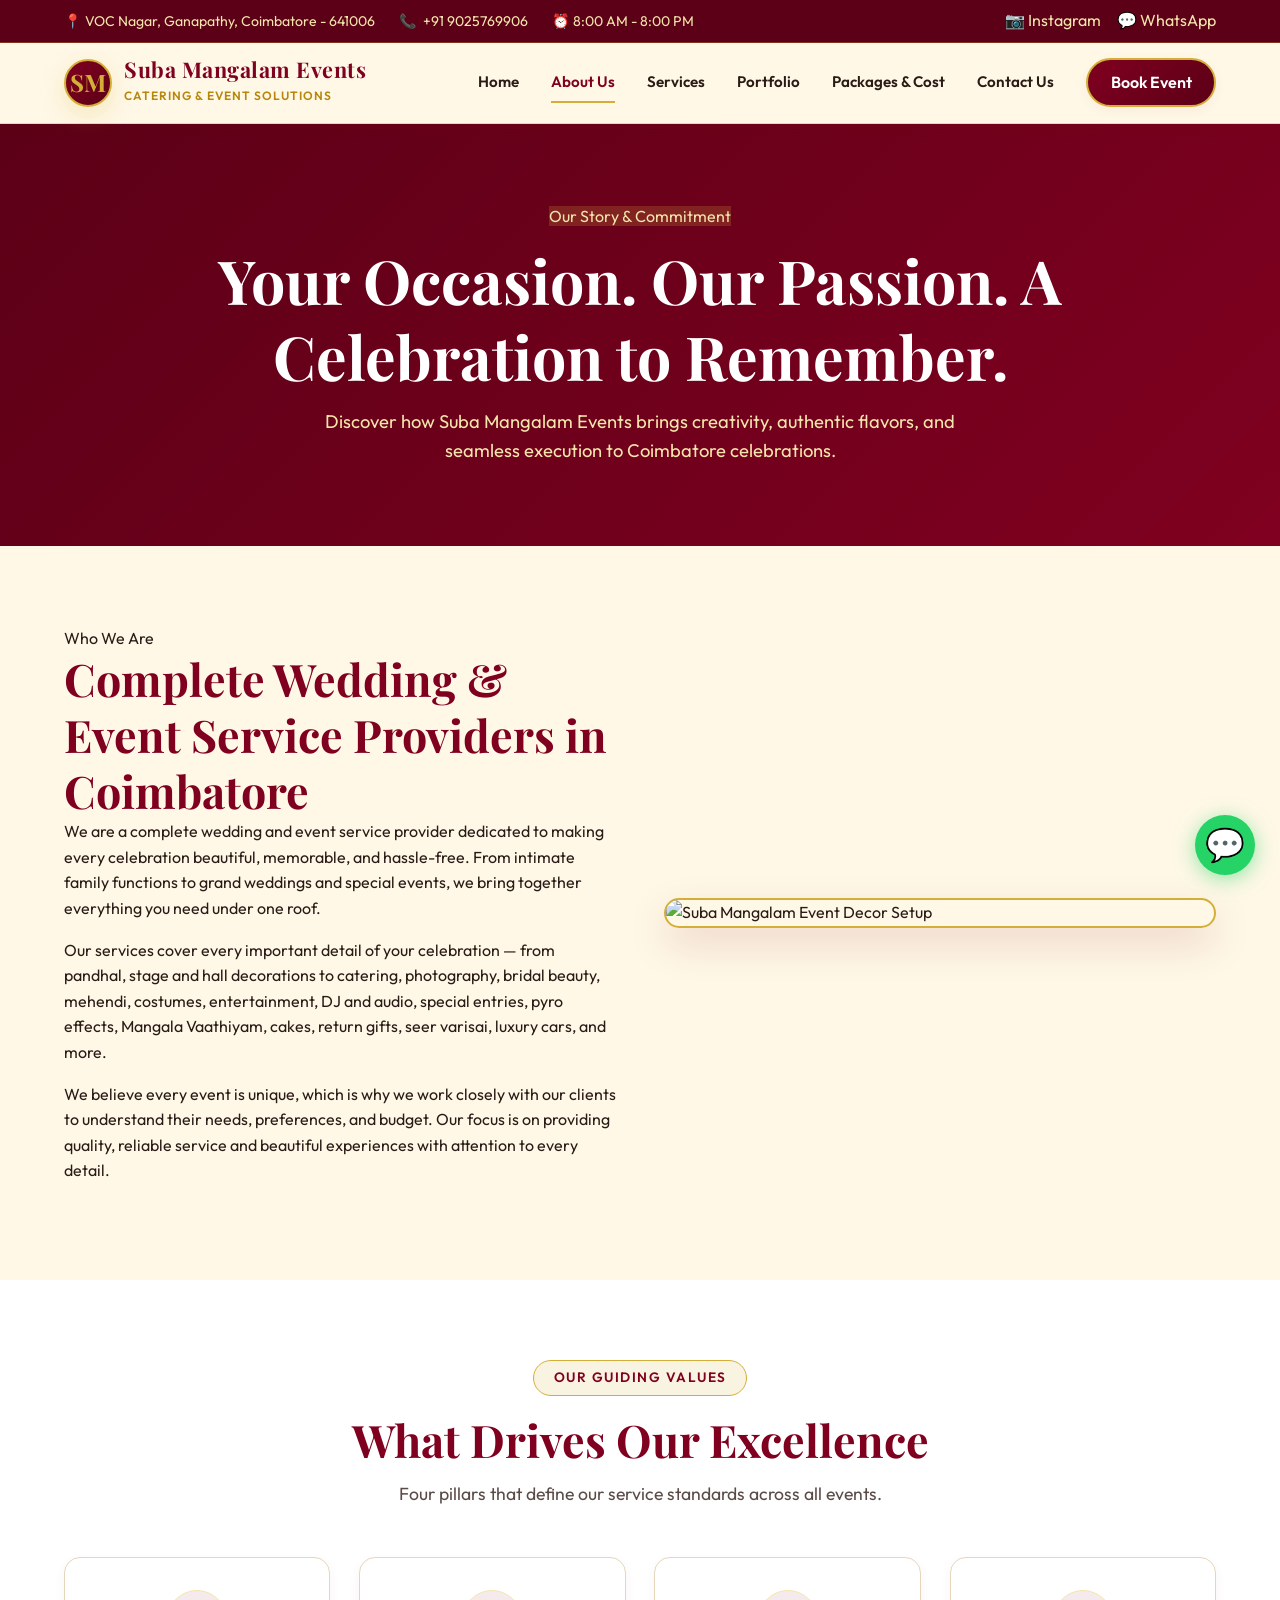
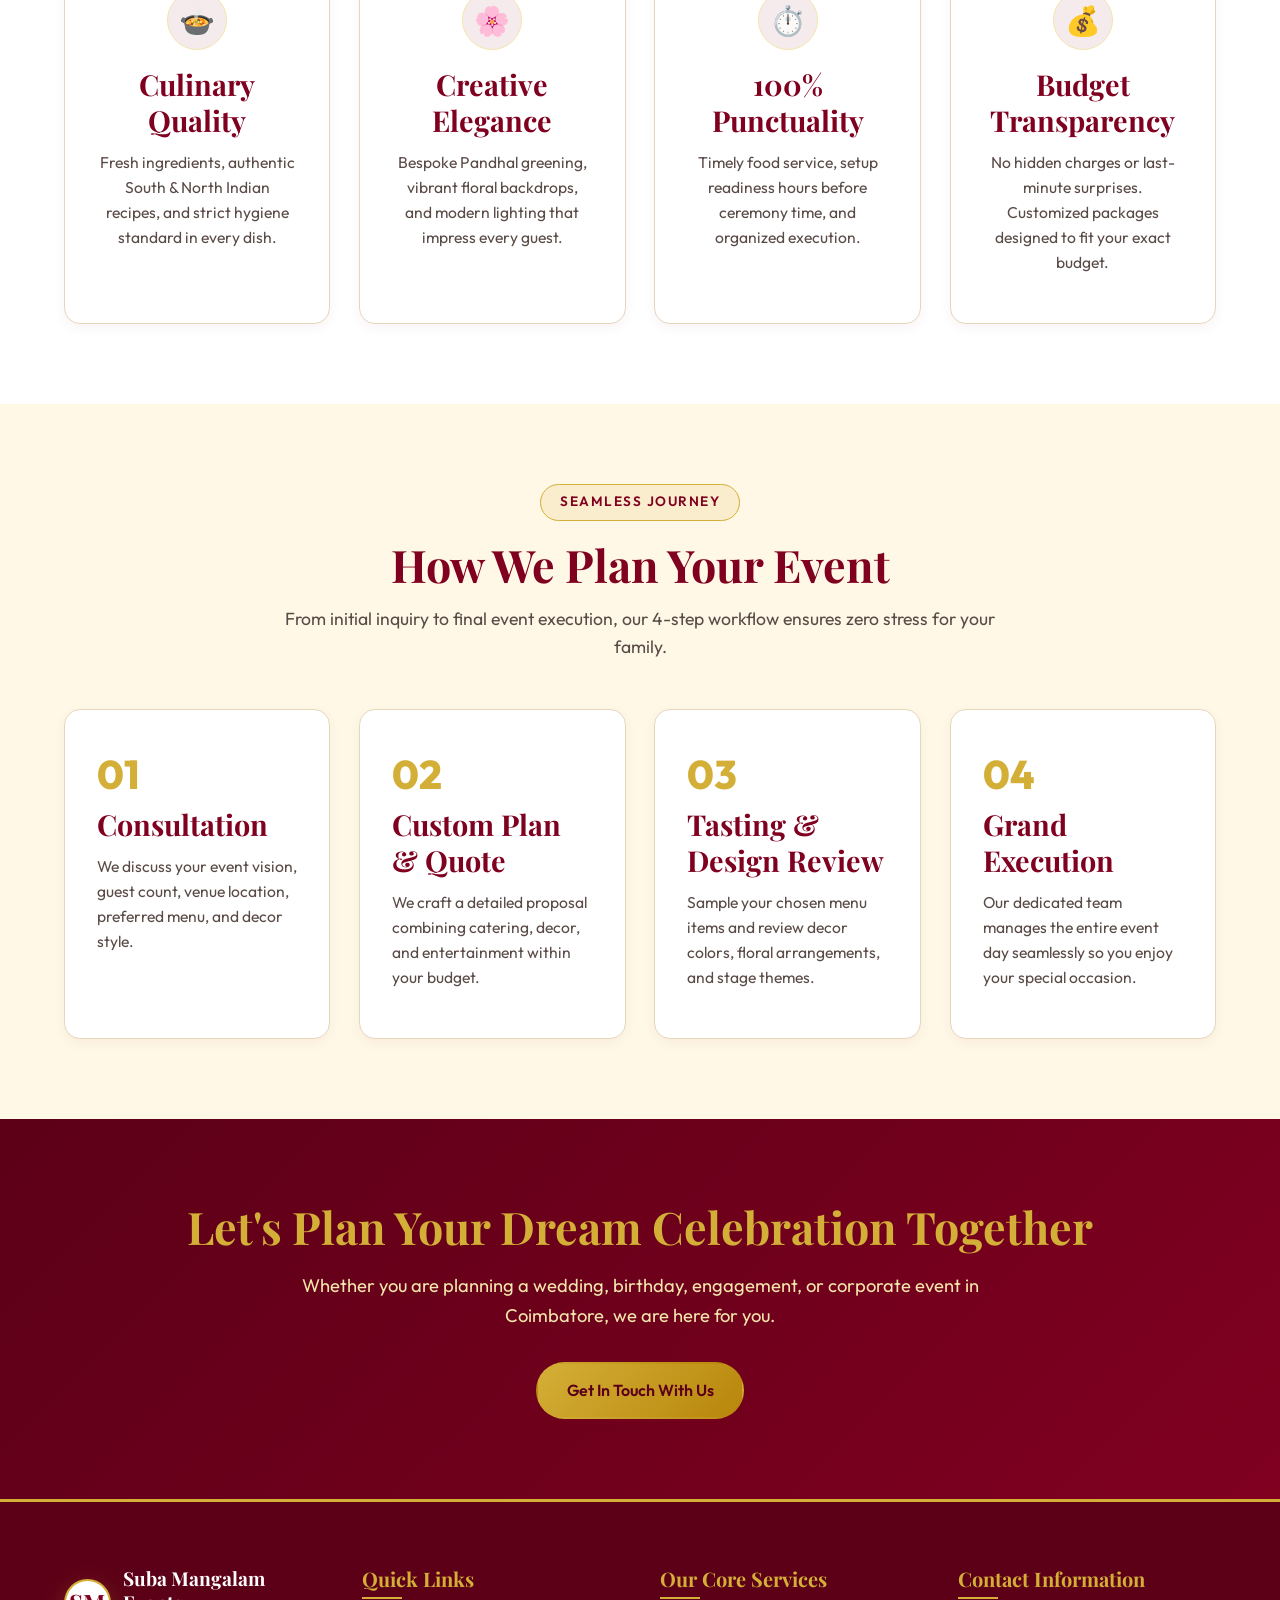
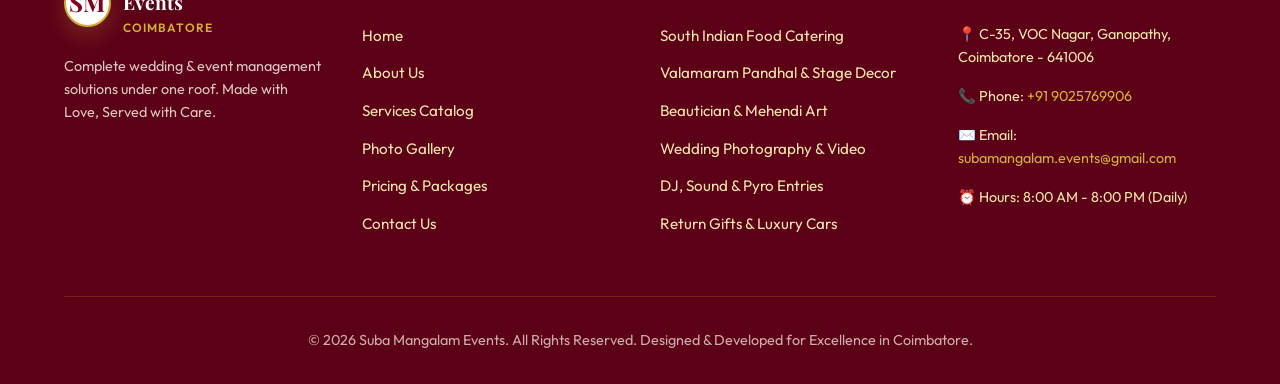
==== about.html @ fcda95f0 "Deploy Suba Mangalam Events client website" ====
<!DOCTYPE html>
<html lang="en">
<head>
  <meta charset="UTF-8">
  <meta name="viewport" content="width=device-width, initial-scale=1.0">
  <title>About Us | Suba Mangalam Events Coimbatore</title>
  <meta name="description" content="Discover Suba Mangalam Events – Coimbatore's premier one-stop wedding & event management company dedicated to making every celebration stress-free and memorable.">
  <link rel="stylesheet" href="css/styles.css">
</head>
<body>

  <!-- Top Notification Bar -->
  <div class="top-bar">
    <div class="container">
      <div class="top-bar-info">
        <span>📍 VOC Nagar, Ganapathy, Coimbatore - 641006</span>
        <span>📞 <a href="tel:9025769906" style="color:inherit;">+91 9025769906</a></span>
        <span>⏰ 8:00 AM - 8:00 PM</span>
      </div>
      <div class="top-bar-social">
        <a href="https://www.instagram.com/suba.mangalam_events?utm_source=qr" target="_blank" rel="noopener">📷 Instagram</a>
        <a href="https://wa.me/919025769906" target="_blank" rel="noopener">💬 WhatsApp</a>
      </div>
    </div>
  </div>

  <!-- Header -->
  <header class="site-header">
    <div class="container">
      <a href="index.html" class="brand-logo">
        <div class="logo-icon">SM</div>
        <div class="brand-text">
          <h1>Suba Mangalam Events</h1>
          <span>Catering & Event Solutions</span>
        </div>
      </a>
      <button class="mobile-toggle" aria-label="Toggle navigation" aria-expanded="false">☰</button>
      <nav class="nav-menu">
        <a href="index.html" class="nav-link">Home</a>
        <a href="about.html" class="nav-link active">About Us</a>
        <a href="services.html" class="nav-link">Services</a>
        <a href="gallery.html" class="nav-link">Portfolio</a>
        <a href="pricing.html" class="nav-link">Packages & Cost</a>
        <a href="contact.html" class="nav-link">Contact Us</a>
        <a href="contact.html" class="btn btn-primary" style="padding:0.6rem 1.4rem;">Book Event</a>
      </nav>
    </div>
  </header>

  <!-- Page Header Banner -->
  <section class="section-padding" style="background: linear-gradient(135deg, var(--color-primary-dark) 0%, var(--color-primary) 100%); color:#FFFFFF; text-align:center;">
    <div class="container">
      <span class="badge" style="background:rgba(212,175,55,0.2); color:var(--color-secondary-light);">Our Story & Commitment</span>
      <h1 style="color:#FFFFFF; margin:0.8rem 0;">Your Occasion. Our Passion. A Celebration to Remember.</h1>
      <p style="max-width:700px; margin:0 auto; color:var(--color-secondary-light); font-size:1.15rem;">Discover how Suba Mangalam Events brings creativity, authentic flavors, and seamless execution to Coimbatore celebrations.</p>
    </div>
  </section>

  <!-- Brand Story -->
  <section class="section-padding">
    <div class="container">
      <div style="display:grid; grid-template-columns: repeat(auto-fit, minmax(320px, 1fr)); gap:3rem; align-items:center;">
        <div>
          <span class="badge">Who We Are</span>
          <h2>Complete Wedding & Event Service Providers in Coimbatore</h2>
          <p>We are a complete wedding and event service provider dedicated to making every celebration beautiful, memorable, and hassle-free. From intimate family functions to grand weddings and special events, we bring together everything you need under one roof.</p>
          <p>Our services cover every important detail of your celebration — from pandhal, stage and hall decorations to catering, photography, bridal beauty, mehendi, costumes, entertainment, DJ and audio, special entries, pyro effects, Mangala Vaathiyam, cakes, return gifts, seer varisai, luxury cars, and more.</p>
          <p>We believe every event is unique, which is why we work closely with our clients to understand their needs, preferences, and budget. Our focus is on providing quality, reliable service and beautiful experiences with attention to every detail.</p>
        </div>
        <div>
          <img src="https://images.unsplash.com/photo-1519741497674-611481863552?auto=format&fit=crop&w=800&q=80" alt="Suba Mangalam Event Decor Setup" style="border-radius:var(--radius-lg); border:2px solid var(--color-secondary); box-shadow:var(--shadow-lg);">
        </div>
      </div>
    </div>
  </section>

  <!-- Core Values / Pillars -->
  <section class="section-padding" style="background-color: var(--color-bg-light);">
    <div class="container">
      <div class="section-title">
        <span class="badge">Our Guiding Values</span>
        <h2>What Drives Our Excellence</h2>
        <p>Four pillars that define our service standards across all events.</p>
      </div>

      <div class="grid-4">
        <div class="card text-center">
          <div class="card-icon" style="margin: 0 auto 1rem auto;">🍲</div>
          <h3>Culinary Quality</h3>
          <p>Fresh ingredients, authentic South & North Indian recipes, and strict hygiene standard in every dish.</p>
        </div>
        <div class="card text-center">
          <div class="card-icon" style="margin: 0 auto 1rem auto;">🌸</div>
          <h3>Creative Elegance</h3>
          <p>Bespoke Pandhal greening, vibrant floral backdrops, and modern lighting that impress every guest.</p>
        </div>
        <div class="card text-center">
          <div class="card-icon" style="margin: 0 auto 1rem auto;">⏱️</div>
          <h3>100% Punctuality</h3>
          <p>Timely food service, setup readiness hours before ceremony time, and organized execution.</p>
        </div>
        <div class="card text-center">
          <div class="card-icon" style="margin: 0 auto 1rem auto;">💰</div>
          <h3>Budget Transparency</h3>
          <p>No hidden charges or last-minute surprises. Customized packages designed to fit your exact budget.</p>
        </div>
      </div>
    </div>
  </section>

  <!-- Our 4-Step Process -->
  <section class="section-padding">
    <div class="container">
      <div class="section-title">
        <span class="badge">Seamless Journey</span>
        <h2>How We Plan Your Event</h2>
        <p>From initial inquiry to final event execution, our 4-step workflow ensures zero stress for your family.</p>
      </div>

      <div class="grid-4">
        <div class="card">
          <span style="font-size:2.5rem; font-weight:800; color:var(--color-secondary);">01</span>
          <h3>Consultation</h3>
          <p>We discuss your event vision, guest count, venue location, preferred menu, and decor style.</p>
        </div>
        <div class="card">
          <span style="font-size:2.5rem; font-weight:800; color:var(--color-secondary);">02</span>
          <h3>Custom Plan & Quote</h3>
          <p>We craft a detailed proposal combining catering, decor, and entertainment within your budget.</p>
        </div>
        <div class="card">
          <span style="font-size:2.5rem; font-weight:800; color:var(--color-secondary);">03</span>
          <h3>Tasting & Design Review</h3>
          <p>Sample your chosen menu items and review decor colors, floral arrangements, and stage themes.</p>
        </div>
        <div class="card">
          <span style="font-size:2.5rem; font-weight:800; color:var(--color-secondary);">04</span>
          <h3>Grand Execution</h3>
          <p>Our dedicated team manages the entire event day seamlessly so you enjoy your special occasion.</p>
        </div>
      </div>
    </div>
  </section>

  <!-- CTA Banner -->
  <section class="section-padding" style="background: linear-gradient(135deg, var(--color-primary-dark) 0%, var(--color-primary) 100%); color:#FFFFFF;">
    <div class="container text-center">
      <h2 style="color:var(--color-secondary); margin-bottom:1rem;">Let's Plan Your Dream Celebration Together</h2>
      <p style="max-width:700px; margin:0 auto 2rem auto; color:var(--color-secondary-light); font-size:1.15rem;">Whether you are planning a wedding, birthday, engagement, or corporate event in Coimbatore, we are here for you.</p>
      <a href="contact.html" class="btn btn-secondary">Get In Touch With Us</a>
    </div>
  </section>

  <!-- Footer -->
  <footer class="site-footer">
    <div class="container">
      <div class="footer-grid">
        <div class="footer-col">
          <div class="brand-logo" style="margin-bottom:1rem;">
            <div class="logo-icon" style="background:#FFF; color:var(--color-primary);">SM</div>
            <div class="brand-text">
              <h3 style="color:#FFF; font-size:1.2rem;">Suba Mangalam Events</h3>
              <span style="color:var(--color-secondary);">Coimbatore</span>
            </div>
          </div>
          <p style="font-size:0.9rem; color:rgba(255,248,231,0.8);">Complete wedding & event management solutions under one roof. Made with Love, Served with Care.</p>
        </div>

        <div class="footer-col">
          <h4>Quick Links</h4>
          <ul class="footer-links">
            <li><a href="index.html">Home</a></li>
            <li><a href="about.html">About Us</a></li>
            <li><a href="services.html">Services Catalog</a></li>
            <li><a href="gallery.html">Photo Gallery</a></li>
            <li><a href="pricing.html">Pricing & Packages</a></li>
            <li><a href="contact.html">Contact Us</a></li>
          </ul>
        </div>

        <div class="footer-col">
          <h4>Our Core Services</h4>
          <ul class="footer-links">
            <li><a href="services.html#catering">South Indian Food Catering</a></li>
            <li><a href="services.html#decor">Valamaram Pandhal & Stage Decor</a></li>
            <li><a href="services.html#bridal">Beautician & Mehendi Art</a></li>
            <li><a href="services.html#photography">Wedding Photography & Video</a></li>
            <li><a href="services.html#entertainment">DJ, Sound & Pyro Entries</a></li>
            <li><a href="services.html#luxury">Return Gifts & Luxury Cars</a></li>
          </ul>
        </div>

        <div class="footer-col">
          <h4>Contact Information</h4>
          <p style="font-size:0.9rem;">📍 C-35, VOC Nagar, Ganapathy, Coimbatore - 641006</p>
          <p style="font-size:0.9rem;">📞 Phone: <a href="tel:9025769906" style="color:var(--color-secondary);">+91 9025769906</a></p>
          <p style="font-size:0.9rem;">✉️ Email: <a href="mailto:subamangalam.events@gmail.com" style="color:var(--color-secondary);">subamangalam.events@gmail.com</a></p>
          <p style="font-size:0.9rem;">⏰ Hours: 8:00 AM - 8:00 PM (Daily)</p>
        </div>
      </div>

      <div class="footer-bottom">
        &copy; 2026 Suba Mangalam Events. All Rights Reserved. Designed & Developed for Excellence in Coimbatore.
      </div>
    </div>
  </footer>

  <a href="https://wa.me/919025769906?text=Hello%20Suba%20Mangalam%20Events%2C%20I%20am%20interested%20in%20learning%20more%20about%20your%20company." target="_blank" rel="noopener" class="whatsapp-float" aria-label="Chat on WhatsApp">💬</a>

  <script src="js/main.js"></script>
</body>
</html>
---- css/styles.css ----
/* Suba Mangalam Events — Premium Design System & Styles */

@import url('https://fonts.googleapis.com/css2?family=Cormorant+Garamond:ital,wght@0,500;0,600;0,700;1,600&family=Outfit:wght@300;400;500;600;700&family=Playfair+Display:ital,wght@0,600;0,700;0,800;1,600&display=swap');

:root {
  --color-primary: #800020;        /* Deep Royal Maroon */
  --color-primary-dark: #5c0017;   /* Darker Maroon */
  --color-primary-light: #a31c38;  /* Light Maroon */
  --color-secondary: #D4AF37;      /* Radiant Gold */
  --color-secondary-light: #f3e5ab;/* Pale Gold */
  --color-accent: #B8860B;         /* Dark Goldenrod */
  --color-bg: #FFF8E7;             /* Traditional Cream */
  --color-bg-light: #FFFFFF;       /* Pure White Surface */
  --color-card-bg: #FFFFFF;        /* Card Surface */
  --color-text: #2B1B17;           /* Obsidian Deep Brown */
  --color-text-muted: #5a4b47;     /* Muted Brown */
  --color-border: #e6d7bc;         /* Soft Gold Border */
  
  --font-heading: 'Playfair Display', 'Cormorant Garamond', serif;
  --font-body: 'Outfit', sans-serif;

  --shadow-sm: 0 4px 12px rgba(128, 0, 32, 0.05);
  --shadow-md: 0 8px 24px rgba(128, 0, 32, 0.1);
  --shadow-lg: 0 16px 40px rgba(128, 0, 32, 0.15);
  --shadow-gold: 0 8px 25px rgba(212, 175, 55, 0.25);

  --radius-sm: 8px;
  --radius-md: 16px;
  --radius-lg: 24px;
  --radius-full: 9999px;

  --transition: all 0.3s cubic-bezier(0.25, 0.8, 0.25, 1);
}

/* Reset & Base */
*, *::before, *::after {
  box-sizing: border-box;
  margin: 0;
  padding: 0;
}

html {
  scroll-behavior: smooth;
  font-size: 16px;
}

body {
  font-family: var(--font-body);
  background-color: var(--color-bg);
  color: var(--color-text);
  line-height: 1.6;
  overflow-x: hidden;
}

/* Typography */
h1, h2, h3, h4, h5, h6 {
  font-family: var(--font-heading);
  color: var(--color-primary);
  font-weight: 700;
  line-height: 1.25;
}

h1 { font-size: clamp(2.2rem, 5vw, 3.8rem); }
h2 { font-size: clamp(1.8rem, 3.5vw, 2.8rem); }
h3 { font-size: clamp(1.3rem, 2.5vw, 1.8rem); }

p {
  margin-bottom: 1rem;
}

a {
  color: var(--color-primary);
  text-decoration: none;
  transition: var(--transition);
}

a:hover {
  color: var(--color-accent);
}

ul {
  list-style: none;
}

img {
  max-width: 100%;
  height: auto;
  display: block;
}

/* Utilities */
.container {
  width: 100%;
  max-width: 1200px;
  margin: 0 auto;
  padding: 0 1.5rem;
}

.text-center { text-align: center; }
.text-gold { color: var(--color-secondary); }
.text-maroon { color: var(--color-primary); }

.section-padding {
  padding: 5rem 0;
}

@media (max-width: 768px) {
  .section-padding { padding: 3rem 0; }
}

.section-title {
  text-align: center;
  max-width: 750px;
  margin: 0 auto 3rem auto;
}

.section-title .badge {
  display: inline-block;
  padding: 0.4rem 1.2rem;
  background: rgba(212, 175, 55, 0.15);
  color: var(--color-primary);
  border: 1px solid var(--color-secondary);
  border-radius: var(--radius-full);
  font-weight: 600;
  font-size: 0.85rem;
  text-transform: uppercase;
  letter-spacing: 1.5px;
  margin-bottom: 1rem;
}

.section-title h2 {
  margin-bottom: 0.75rem;
}

.section-title p {
  color: var(--color-text-muted);
  font-size: 1.1rem;
}

/* Buttons */
.btn {
  display: inline-flex;
  align-items: center;
  justify-content: center;
  gap: 0.6rem;
  padding: 0.85rem 1.8rem;
  font-family: var(--font-body);
  font-size: 1rem;
  font-weight: 600;
  border-radius: var(--radius-full);
  cursor: pointer;
  border: 2px solid transparent;
  transition: var(--transition);
  box-shadow: var(--shadow-sm);
  text-align: center;
}

.btn-primary {
  background: linear-gradient(135deg, var(--color-primary) 0%, var(--color-primary-dark) 100%);
  color: #FFFFFF;
  border-color: var(--color-secondary);
}

.btn-primary:hover {
  background: linear-gradient(135deg, var(--color-primary-light) 0%, var(--color-primary) 100%);
  color: #FFFFFF;
  box-shadow: var(--shadow-gold);
  transform: translateY(-2px);
}

.btn-secondary {
  background: linear-gradient(135deg, var(--color-secondary) 0%, var(--color-accent) 100%);
  color: var(--color-primary-dark);
}

.btn-secondary:hover {
  background: linear-gradient(135deg, #E5C158 0%, var(--color-secondary) 100%);
  transform: translateY(-2px);
  box-shadow: var(--shadow-gold);
}

.btn-outline {
  background: transparent;
  color: var(--color-primary);
  border-color: var(--color-primary);
}

.btn-outline:hover {
  background: var(--color-primary);
  color: #FFFFFF;
}

/* Top Notification Bar */
.top-bar {
  background-color: var(--color-primary-dark);
  color: var(--color-secondary-light);
  font-size: 0.88rem;
  padding: 0.5rem 0;
  border-bottom: 1px solid rgba(212, 175, 55, 0.3);
}

.top-bar .container {
  display: flex;
  justify-content: space-between;
  align-items: center;
  flex-wrap: wrap;
  gap: 1rem;
}

.top-bar-info {
  display: flex;
  gap: 1.5rem;
  align-items: center;
}

.top-bar-info span {
  display: flex;
  align-items: center;
  gap: 0.4rem;
}

.top-bar-social {
  display: flex;
  gap: 1rem;
}

.top-bar-social a {
  color: var(--color-secondary-light);
  font-size: 1rem;
}

.top-bar-social a:hover {
  color: var(--color-secondary);
}

/* Header & Navigation */
.site-header {
  position: sticky;
  top: 0;
  z-index: 1000;
  background-color: rgba(255, 248, 231, 0.95);
  backdrop-filter: blur(10px);
  border-bottom: 1px solid var(--color-border);
  box-shadow: var(--shadow-sm);
  transition: var(--transition);
}

.site-header .container {
  display: flex;
  align-items: center;
  justify-content: space-between;
  height: 80px;
}

.brand-logo {
  display: flex;
  align-items: center;
  gap: 0.75rem;
  text-decoration: none;
}

.logo-icon {
  width: 48px;
  height: 48px;
  background: linear-gradient(135deg, var(--color-primary) 0%, var(--color-primary-dark) 100%);
  border: 2px solid var(--color-secondary);
  border-radius: 50%;
  display: flex;
  align-items: center;
  justify-content: center;
  color: var(--color-secondary);
  font-family: var(--font-heading);
  font-size: 1.5rem;
  font-weight: 700;
  box-shadow: var(--shadow-gold);
}

.brand-text h1 {
  font-size: 1.35rem;
  margin: 0;
  color: var(--color-primary);
  line-height: 1.1;
  letter-spacing: 0.5px;
}

.brand-text span {
  font-size: 0.75rem;
  color: var(--color-accent);
  font-family: var(--font-body);
  font-weight: 600;
  text-transform: uppercase;
  letter-spacing: 1px;
}

.nav-menu {
  display: flex;
  align-items: center;
  gap: 2rem;
}

.nav-link {
  font-weight: 600;
  color: var(--color-text);
  padding: 0.5rem 0;
  position: relative;
  font-size: 0.95rem;
}

.nav-link::after {
  content: '';
  position: absolute;
  bottom: 0;
  left: 0;
  width: 0%;
  height: 2px;
  background-color: var(--color-secondary);
  transition: var(--transition);
}

.nav-link:hover::after,
.nav-link.active::after {
  width: 100%;
}

.nav-link.active {
  color: var(--color-primary);
}

.mobile-toggle {
  display: none;
  background: none;
  border: none;
  font-size: 1.8rem;
  color: var(--color-primary);
  cursor: pointer;
}

/* Mobile Nav Drawer */
@media (max-width: 992px) {
  .mobile-toggle {
    display: block;
  }

  .nav-menu {
    position: fixed;
    top: 80px;
    right: -100%;
    width: 280px;
    height: calc(100vh - 80px);
    background-color: var(--color-bg-light);
    flex-direction: column;
    align-items: flex-start;
    padding: 2rem;
    gap: 1.5rem;
    box-shadow: var(--shadow-lg);
    border-left: 1px solid var(--color-border);
    transition: var(--transition);
  }

  .nav-menu.active {
    right: 0;
  }
}

/* Hero Section */
.hero {
  position: relative;
  min-height: 85vh;
  display: flex;
  align-items: center;
  background: linear-gradient(rgba(43, 27, 23, 0.65), rgba(128, 0, 32, 0.75)),
              url('https://images.unsplash.com/photo-1519741497674-611481863552?auto=format&fit=crop&w=1920&q=80') center/cover no-repeat;
  color: #FFFFFF;
  text-align: center;
  padding: 4rem 0;
}

.hero-content {
  max-width: 850px;
  margin: 0 auto;
  position: relative;
  z-index: 2;
}

.hero-tag {
  display: inline-block;
  padding: 0.5rem 1.5rem;
  background: rgba(212, 175, 55, 0.25);
  border: 1px solid var(--color-secondary);
  color: var(--color-secondary-light);
  border-radius: var(--radius-full);
  font-weight: 600;
  letter-spacing: 2px;
  text-transform: uppercase;
  margin-bottom: 1.5rem;
  font-size: 0.9rem;
}

.hero h1 {
  color: #FFFFFF;
  text-shadow: 0 4px 15px rgba(0, 0, 0, 0.4);
  margin-bottom: 1.5rem;
}

.hero p {
  font-size: clamp(1.1rem, 2vw, 1.35rem);
  color: var(--color-secondary-light);
  margin-bottom: 2.5rem;
  line-height: 1.7;
}

.hero-btns {
  display: flex;
  gap: 1.2rem;
  justify-content: center;
  flex-wrap: wrap;
}

/* Feature Cards / Grid */
.grid-3 {
  display: grid;
  grid-template-columns: repeat(auto-fit, minmax(320px, 1fr));
  gap: 2rem;
}

.grid-4 {
  display: grid;
  grid-template-columns: repeat(auto-fit, minmax(260px, 1fr));
  gap: 1.8rem;
}

.card {
  background-color: var(--color-card-bg);
  border: 1px solid var(--color-border);
  border-radius: var(--radius-md);
  padding: 2rem;
  box-shadow: var(--shadow-sm);
  transition: var(--transition);
  position: relative;
  overflow: hidden;
}

.card:hover {
  transform: translateY(-6px);
  box-shadow: var(--shadow-md);
  border-color: var(--color-secondary);
}

.card-icon {
  width: 60px;
  height: 60px;
  background: rgba(128, 0, 32, 0.08);
  border-radius: 50%;
  display: flex;
  align-items: center;
  justify-content: center;
  font-size: 1.8rem;
  color: var(--color-primary);
  margin-bottom: 1.2rem;
  border: 1px solid var(--color-secondary-light);
}

.card h3 {
  margin-bottom: 0.75rem;
}

.card p {
  color: var(--color-text-muted);
  font-size: 0.98rem;
}

/* Service Detail Cards with Images */
.service-card {
  background: var(--color-card-bg);
  border-radius: var(--radius-md);
  overflow: hidden;
  border: 1px solid var(--color-border);
  box-shadow: var(--shadow-sm);
  transition: var(--transition);
}

.service-card:hover {
  transform: translateY(-6px);
  box-shadow: var(--shadow-lg);
  border-color: var(--color-secondary);
}

.service-img {
  height: 220px;
  overflow: hidden;
  position: relative;
}

.service-img img {
  width: 100%;
  height: 100%;
  object-fit: cover;
  transition: transform 0.5s ease;
}

.service-card:hover .service-img img {
  transform: scale(1.08);
}

.service-body {
  padding: 1.8rem;
}

.service-body h3 {
  margin-bottom: 0.75rem;
}

.service-features {
  margin: 1rem 0;
}

.service-features li {
  font-size: 0.9rem;
  color: var(--color-text-muted);
  padding: 0.25rem 0;
  display: flex;
  align-items: center;
  gap: 0.5rem;
}

.service-features li::before {
  content: '✓';
  color: var(--color-secondary);
  font-weight: bold;
}

/* Event Estimator Tool Widget */
.calculator-box {
  background: linear-gradient(135deg, var(--color-primary-dark) 0%, var(--color-primary) 100%);
  color: #FFFFFF;
  border-radius: var(--radius-lg);
  padding: 3rem;
  border: 2px solid var(--color-secondary);
  box-shadow: var(--shadow-lg);
}

.calculator-box h2, .calculator-box h3 {
  color: var(--color-secondary);
}

.calc-grid {
  display: grid;
  grid-template-columns: repeat(auto-fit, minmax(240px, 1fr));
  gap: 1.5rem;
  margin: 2rem 0;
}

.calc-group label {
  display: block;
  font-weight: 600;
  margin-bottom: 0.5rem;
  color: var(--color-secondary-light);
}

.calc-group select,
.calc-group input {
  width: 100%;
  padding: 0.8rem 1rem;
  border-radius: var(--radius-sm);
  border: 1px solid var(--color-secondary);
  background-color: rgba(255, 255, 255, 0.95);
  color: var(--color-text);
  font-family: var(--font-body);
  font-size: 1rem;
}

.calc-result {
  background: rgba(0, 0, 0, 0.25);
  padding: 1.5rem;
  border-radius: var(--radius-md);
  border: 1px dashed var(--color-secondary);
  text-align: center;
  margin-top: 2rem;
}

.calc-price {
  font-size: 2.2rem;
  font-family: var(--font-heading);
  color: var(--color-secondary);
  font-weight: bold;
}

/* Pricing Package Tiers */
.package-card {
  background: #FFFFFF;
  border-radius: var(--radius-lg);
  border: 1px solid var(--color-border);
  padding: 2.5rem 2rem;
  position: relative;
  box-shadow: var(--shadow-sm);
  transition: var(--transition);
  display: flex;
  flex-direction: column;
}

.package-card.popular {
  border: 2px solid var(--color-secondary);
  box-shadow: var(--shadow-gold);
  transform: scale(1.03);
}

.popular-badge {
  position: absolute;
  top: -15px;
  right: 20px;
  background: linear-gradient(135deg, var(--color-secondary) 0%, var(--color-accent) 100%);
  color: var(--color-primary-dark);
  font-weight: 700;
  font-size: 0.8rem;
  padding: 0.3rem 1rem;
  border-radius: var(--radius-full);
  text-transform: uppercase;
  letter-spacing: 1px;
}

.package-header {
  text-align: center;
  padding-bottom: 1.5rem;
  border-bottom: 1px solid var(--color-border);
  margin-bottom: 1.5rem;
}

.package-price {
  font-size: 2.4rem;
  font-family: var(--font-heading);
  color: var(--color-primary);
  font-weight: bold;
  margin: 0.8rem 0;
}

.package-features {
  flex-grow: 1;
  margin-bottom: 2rem;
}

.package-features li {
  padding: 0.6rem 0;
  border-bottom: 1px inset rgba(0,0,0,0.04);
  display: flex;
  align-items: center;
  gap: 0.6rem;
  font-size: 0.95rem;
}

.package-features li i {
  color: var(--color-secondary);
}

/* Gallery & Filters */
.filter-tabs {
  display: flex;
  justify-content: center;
  gap: 1rem;
  flex-wrap: wrap;
  margin-bottom: 2.5rem;
}

.filter-btn {
  padding: 0.6rem 1.4rem;
  background: var(--color-card-bg);
  border: 1px solid var(--color-border);
  border-radius: var(--radius-full);
  font-weight: 600;
  color: var(--color-text);
  cursor: pointer;
  transition: var(--transition);
}

.filter-btn:hover,
.filter-btn.active {
  background-color: var(--color-primary);
  color: #FFFFFF;
  border-color: var(--color-primary);
}

.gallery-grid {
  display: grid;
  grid-template-columns: repeat(auto-fill, minmax(280px, 1fr));
  gap: 1.5rem;
}

.gallery-item {
  position: relative;
  border-radius: var(--radius-md);
  overflow: hidden;
  height: 260px;
  box-shadow: var(--shadow-sm);
  cursor: pointer;
}

.gallery-item img {
  width: 100%;
  height: 100%;
  object-fit: cover;
  transition: transform 0.5s ease;
}

.gallery-overlay {
  position: absolute;
  inset: 0;
  background: linear-gradient(to top, rgba(128, 0, 32, 0.9), transparent 70%);
  display: flex;
  flex-direction: column;
  justify-content: flex-end;
  padding: 1.5rem;
  color: #FFFFFF;
  opacity: 0;
  transition: var(--transition);
}

.gallery-item:hover img {
  transform: scale(1.1);
}

.gallery-item:hover .gallery-overlay {
  opacity: 1;
}

.gallery-overlay h4 {
  color: var(--color-secondary);
}

/* Testimonial Slider */
.testimonial-card {
  background: var(--color-card-bg);
  padding: 2.5rem;
  border-radius: var(--radius-md);
  border: 1px solid var(--color-border);
  position: relative;
  box-shadow: var(--shadow-sm);
}

.testimonial-card::before {
  content: '“';
  font-family: var(--font-heading);
  font-size: 5rem;
  color: rgba(212, 175, 55, 0.3);
  position: absolute;
  top: 10px;
  left: 20px;
  line-height: 1;
}

.testimonial-text {
  font-style: italic;
  font-size: 1.05rem;
  margin-bottom: 1.5rem;
  position: relative;
  z-index: 1;
}

.client-meta {
  display: flex;
  align-items: center;
  gap: 1rem;
}

.client-avatar {
  width: 50px;
  height: 50px;
  border-radius: 50%;
  background: var(--color-secondary-light);
  border: 2px solid var(--color-secondary);
  display: flex;
  align-items: center;
  justify-content: center;
  font-weight: bold;
  color: var(--color-primary);
}

.stars {
  color: var(--color-secondary);
  font-size: 0.9rem;
}

/* FAQ Accordion */
.accordion {
  max-width: 800px;
  margin: 0 auto;
}

.accordion-item {
  background-color: var(--color-card-bg);
  border: 1px solid var(--color-border);
  border-radius: var(--radius-md);
  margin-bottom: 1rem;
  overflow: hidden;
}

.accordion-header {
  width: 100%;
  padding: 1.25rem 1.5rem;
  background: none;
  border: none;
  text-align: left;
  font-family: var(--font-heading);
  font-size: 1.15rem;
  font-weight: 700;
  color: var(--color-primary);
  display: flex;
  justify-content: space-between;
  align-items: center;
  cursor: pointer;
  transition: var(--transition);
}

.accordion-header:hover {
  background-color: rgba(212, 175, 55, 0.08);
}

.accordion-icon {
  font-size: 1.3rem;
  transition: transform 0.3s ease;
}

.accordion-item.active .accordion-icon {
  transform: rotate(45deg);
}

.accordion-body {
  max-height: 0;
  overflow: hidden;
  transition: max-height 0.3s ease, padding 0.3s ease;
  padding: 0 1.5rem;
  color: var(--color-text-muted);
}

.accordion-item.active .accordion-body {
  max-height: 300px;
  padding: 0 1.5rem 1.5rem 1.5rem;
}

/* Forms */
.form-group {
  margin-bottom: 1.5rem;
}

.form-group label {
  display: block;
  font-weight: 600;
  margin-bottom: 0.5rem;
  color: var(--color-text);
}

.form-control {
  width: 100%;
  padding: 0.85rem 1.2rem;
  font-family: var(--font-body);
  font-size: 1rem;
  border: 1px solid var(--color-border);
  border-radius: var(--radius-sm);
  background-color: var(--color-card-bg);
  transition: var(--transition);
}

.form-control:focus {
  outline: none;
  border-color: var(--color-primary);
  box-shadow: 0 0 0 3px rgba(128, 0, 32, 0.15);
}

textarea.form-control {
  resize: vertical;
  min-height: 120px;
}

/* Footer */
.site-footer {
  background-color: var(--color-primary-dark);
  color: var(--color-secondary-light);
  padding: 4rem 0 2rem 0;
  border-top: 3px solid var(--color-secondary);
}

.footer-grid {
  display: grid;
  grid-template-columns: repeat(auto-fit, minmax(220px, 1fr));
  gap: 2.5rem;
  margin-bottom: 3rem;
}

.footer-col h4 {
  color: var(--color-secondary);
  font-size: 1.25rem;
  margin-bottom: 1.5rem;
  position: relative;
  padding-bottom: 0.5rem;
}

.footer-col h4::after {
  content: '';
  position: absolute;
  bottom: 0;
  left: 0;
  width: 40px;
  height: 2px;
  background-color: var(--color-secondary);
}

.footer-links li {
  margin-bottom: 0.75rem;
}

.footer-links a {
  color: var(--color-secondary-light);
  font-size: 0.95rem;
}

.footer-links a:hover {
  color: var(--color-secondary);
  padding-left: 5px;
}

.footer-bottom {
  text-align: center;
  padding-top: 2rem;
  border-top: 1px solid rgba(212, 175, 55, 0.2);
  font-size: 0.9rem;
  color: rgba(255, 248, 231, 0.7);
}

/* Floating WhatsApp Button */
.whatsapp-float {
  position: fixed;
  bottom: 25px;
  right: 25px;
  width: 60px;
  height: 60px;
  background-color: #25D366;
  color: #FFFFFF;
  border-radius: 50%;
  display: flex;
  align-items: center;
  justify-content: center;
  font-size: 2rem;
  box-shadow: 0 4px 20px rgba(37, 211, 102, 0.5);
  z-index: 999;
  transition: var(--transition);
}

.whatsapp-float:hover {
  transform: scale(1.1);
  color: #FFFFFF;
}

/* Responsive tweaks */
@media (max-width: 768px) {
  .top-bar-info {
    font-size: 0.8rem;
    gap: 0.8rem;
  }
  .hero-btns {
    flex-direction: column;
  }
  .btn {
    width: 100%;
  }
}
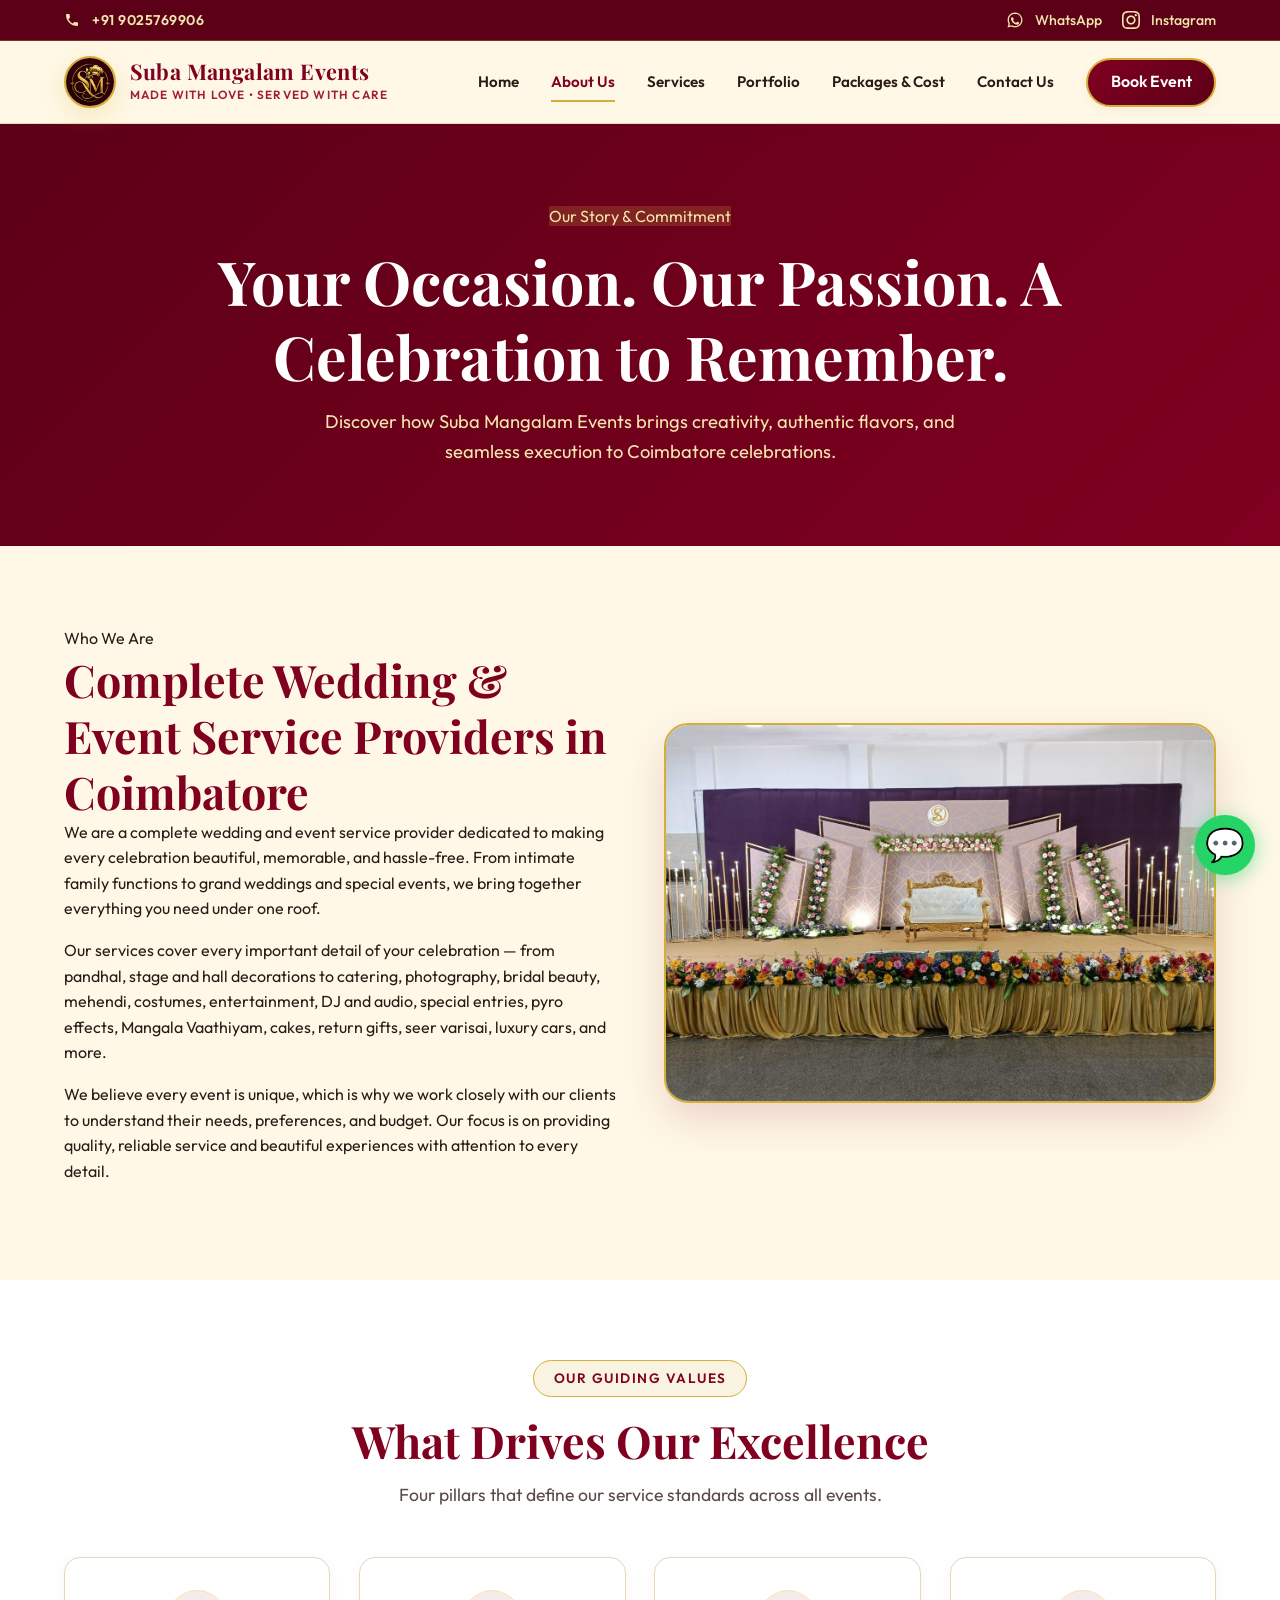
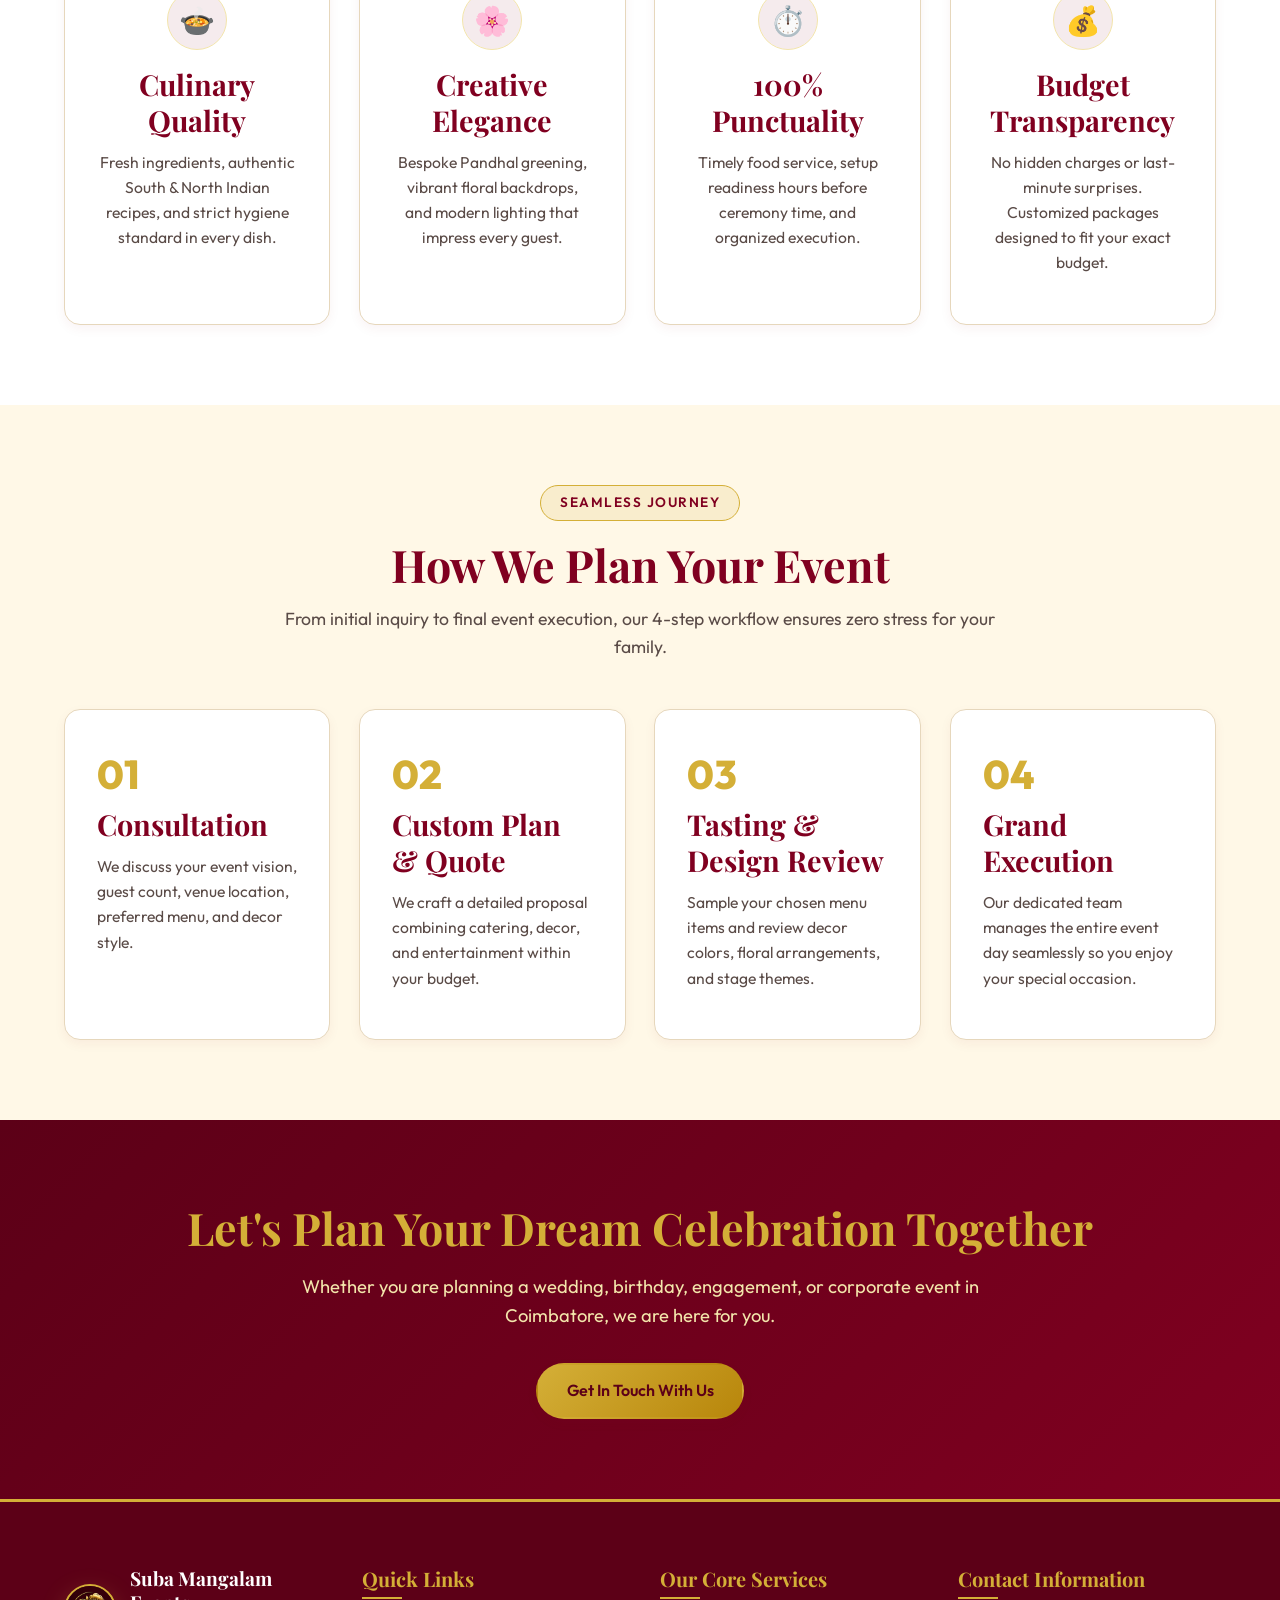
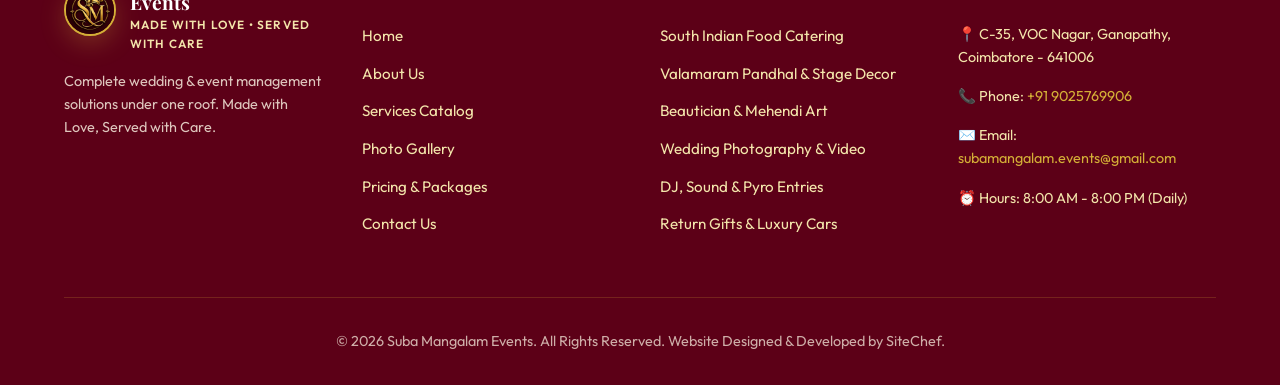
==== commit 2f0fc964: "Update website with client branding, real video testimonials, custom logo, and grievance resolutions" ====
--- a/about.html
+++ b/about.html
@@ -6,6 +6,10 @@
   <title>About Us | Suba Mangalam Events Coimbatore</title>
   <meta name="description" content="Discover Suba Mangalam Events – Coimbatore's premier one-stop wedding & event management company dedicated to making every celebration stress-free and memorable.">
   <link rel="stylesheet" href="css/styles.css">
+  <link rel="icon" type="image/png" sizes="32x32" href="images/logo-sm.png?v=2">
+  <link rel="icon" type="image/png" sizes="16x16" href="images/logo-sm.png?v=2">
+  <link rel="shortcut icon" href="favicon.ico?v=2">
+  <link rel="apple-touch-icon" href="images/logo-sm.png?v=2">
 </head>
 <body>
 
@@ -13,13 +17,20 @@
   <div class="top-bar">
     <div class="container">
       <div class="top-bar-info">
-        <span>📍 VOC Nagar, Ganapathy, Coimbatore - 641006</span>
-        <span>📞 <a href="tel:9025769906" style="color:inherit;">+91 9025769906</a></span>
-        <span>⏰ 8:00 AM - 8:00 PM</span>
+        <a href="tel:+919025769906" class="top-phone" aria-label="Call Us">
+          <svg width="16" height="16" viewBox="0 0 24 24" fill="currentColor" style="vertical-align:middle; margin-right:4px;"><path d="M6.62 10.79a15.053 15.053 0 006.59 6.59l2.2-2.2a1 1 0 011.02-.24c1.12.37 2.33.57 3.57.57a1 1 0 011 1V20a1 1 0 01-1 1A17 17 0 013 4a1 1 0 011-1h3.5a1 1 0 011 1c0 1.25.2 2.45.57 3.57a1 1 0 01-.24 1.02l-2.21 2.2z"/></svg>
+          +91 9025769906
+        </a>
       </div>
       <div class="top-bar-social">
-        <a href="https://www.instagram.com/suba.mangalam_events?utm_source=qr" target="_blank" rel="noopener">📷 Instagram</a>
-        <a href="https://wa.me/919025769906" target="_blank" rel="noopener">💬 WhatsApp</a>
+        <a href="https://wa.me/919025769906" target="_blank" rel="noopener" aria-label="WhatsApp">
+          <svg width="18" height="18" viewBox="0 0 24 24" fill="currentColor" style="vertical-align:middle; margin-right:4px;"><path d="M12.04 2c-5.46 0-9.91 4.45-9.91 9.91 0 1.75.46 3.45 1.32 4.95L2.05 22l5.25-1.38c1.45.79 3.08 1.21 4.74 1.21 5.46 0 9.91-4.45 9.91-9.91 0-2.65-1.03-5.14-2.9-7.01A9.816 9.816 0 0012.04 2m.01 1.67c4.54 0 8.24 3.7 8.24 8.24 0 2.2-.86 4.28-2.42 5.83a8.188 8.188 0 01-5.82 2.41c-1.46 0-2.89-.39-4.14-1.13l-.3-.18-3.12.82.83-3.04-.2-.31a8.214 8.214 0 01-1.25-4.4c0-4.54 3.7-8.24 8.24-8.24m4.8 11.66c-.26-.13-1.56-.77-1.8-.86-.24-.09-.42-.13-.6.13-.18.27-.69.86-.85 1.04-.16.18-.31.2-.57.07-.27-.13-1.12-.41-2.14-1.32-.79-.7-1.33-1.57-1.48-1.84-.16-.27-.02-.41.11-.54.12-.12.27-.31.4-.46.13-.16.18-.27.27-.44.09-.18.04-.33-.02-.46-.07-.13-.6-1.45-.82-1.99-.22-.52-.44-.45-.6-.46-.16-.01-.33-.01-.51-.01-.18 0-.47.07-.72.33-.24.27-.94.92-.94 2.24s.96 2.6 1.1 2.78c.13.18 1.89 2.89 4.58 4.05.64.28 1.14.44 1.53.57.64.2 1.23.17 1.7.1.52-.08 1.56-.64 1.78-1.25.22-.61.22-1.14.16-1.25-.07-.11-.25-.18-.51-.31z"/></svg>
+          WhatsApp
+        </a>
+        <a href="https://www.instagram.com/suba.mangalam_events?utm_source=qr" target="_blank" rel="noopener" aria-label="Instagram">
+          <svg width="18" height="18" viewBox="0 0 24 24" fill="currentColor" style="vertical-align:middle; margin-right:4px;"><path d="M12 2.163c3.204 0 3.584.012 4.85.07 3.252.148 4.771 1.691 4.919 4.919.058 1.265.069 1.645.069 4.849 0 3.205-.012 3.584-.069 4.849-.149 3.225-1.664 4.771-4.919 4.919-1.266.058-1.644.07-4.85.07-3.204 0-3.584-.012-4.849-.07-3.26-.149-4.771-1.699-4.919-4.92-.058-1.265-.07-1.644-.07-4.849 0-3.204.013-3.583.07-4.849.149-3.227 1.664-4.771 4.919-4.919 1.266-.057 1.645-.069 4.849-.069zm0-2.163c-3.259 0-3.667.014-4.947.072-4.358.2-6.78 2.618-6.98 6.98-.059 1.281-.073 1.689-.073 4.948 0 3.259.014 3.668.072 4.948.2 4.358 2.618 6.78 6.98 6.98 1.281.058 1.689.072 4.948.072 3.259 0 3.668-.014 4.948-.072 4.354-.2 6.782-2.618 6.979-6.98.059-1.28.073-1.689.073-4.948 0-3.259-.014-3.667-.072-4.947-.196-4.354-2.617-6.78-6.979-6.98-1.281-.059-1.69-.073-4.949-.073zm0 5.838c-3.403 0-6.162 2.759-6.162 6.162s2.759 6.163 6.162 6.163 6.162-2.759 6.162-6.163c0-3.403-2.759-6.162-6.162-6.162zm0 10.162c-2.209 0-4-1.79-4-4 0-2.209 1.791-4 4-4s4 1.791 4 4c0 2.21-1.791 4-4 4zm6.406-11.845c-.796 0-1.441.645-1.441 1.44s.645 1.44 1.441 1.44c.795 0 1.439-.645 1.439-1.44s-.644-1.44-1.439-1.44z"/></svg>
+          Instagram
+        </a>
       </div>
     </div>
   </div>
@@ -28,10 +39,10 @@
   <header class="site-header">
     <div class="container">
       <a href="index.html" class="brand-logo">
-        <div class="logo-icon">SM</div>
+        <img src="images/logo-sm.png" alt="Suba Mangalam Events Logo" class="site-logo">
         <div class="brand-text">
           <h1>Suba Mangalam Events</h1>
-          <span>Catering & Event Solutions</span>
+          <span class="logo-sub">Made with Love • Served with Care</span>
         </div>
       </a>
       <button class="mobile-toggle" aria-label="Toggle navigation" aria-expanded="false">☰</button>
@@ -68,7 +79,7 @@
           <p>We believe every event is unique, which is why we work closely with our clients to understand their needs, preferences, and budget. Our focus is on providing quality, reliable service and beautiful experiences with attention to every detail.</p>
         </div>
         <div>
-          <img src="https://images.unsplash.com/photo-1519741497674-611481863552?auto=format&fit=crop&w=800&q=80" alt="Suba Mangalam Event Decor Setup" style="border-radius:var(--radius-lg); border:2px solid var(--color-secondary); box-shadow:var(--shadow-lg);">
+          <img src="images/stage-decor-grand.jpg" alt="Suba Mangalam Event Decor Setup" style="border-radius:var(--radius-lg); border:2px solid var(--color-secondary); box-shadow:var(--shadow-lg); width:100%; height:380px; object-fit:cover;">
         </div>
       </div>
     </div>
@@ -157,10 +168,10 @@
       <div class="footer-grid">
         <div class="footer-col">
           <div class="brand-logo" style="margin-bottom:1rem;">
-            <div class="logo-icon" style="background:#FFF; color:var(--color-primary);">SM</div>
+            <img src="images/logo-sm.png" alt="Suba Mangalam Events Logo" class="site-logo">
             <div class="brand-text">
               <h3 style="color:#FFF; font-size:1.2rem;">Suba Mangalam Events</h3>
-              <span style="color:var(--color-secondary);">Coimbatore</span>
+              <span class="logo-sub" style="color:var(--color-secondary-light);">Made with Love • Served with Care</span>
             </div>
           </div>
           <p style="font-size:0.9rem; color:rgba(255,248,231,0.8);">Complete wedding & event management solutions under one roof. Made with Love, Served with Care.</p>
@@ -200,7 +211,7 @@
       </div>
 
       <div class="footer-bottom">
-        &copy; 2026 Suba Mangalam Events. All Rights Reserved. Designed & Developed for Excellence in Coimbatore.
+        &copy; 2026 Suba Mangalam Events. All Rights Reserved. Website Designed & Developed by SiteChef.
       </div>
     </div>
   </footer>
--- a/css/styles.css
+++ b/css/styles.css
@@ -195,7 +195,7 @@
   background-color: var(--color-primary-dark);
   color: var(--color-secondary-light);
   font-size: 0.88rem;
-  padding: 0.5rem 0;
+  padding: 0.55rem 0;
   border-bottom: 1px solid rgba(212, 175, 55, 0.3);
 }
 
@@ -209,28 +209,51 @@
 
 .top-bar-info {
   display: flex;
-  gap: 1.5rem;
-  align-items: center;
-}
-
-.top-bar-info span {
-  display: flex;
-  align-items: center;
-  gap: 0.4rem;
+  align-items: center;
+}
+
+.top-bar-info .top-phone {
+  display: inline-flex;
+  align-items: center;
+  gap: 0.5rem;
+  color: var(--color-secondary-light);
+  font-weight: 600;
+  letter-spacing: 0.5px;
+  text-decoration: none;
+  transition: var(--transition);
+}
+
+.top-bar-info .top-phone:hover {
+  color: var(--color-secondary);
 }
 
 .top-bar-social {
   display: flex;
-  gap: 1rem;
+  align-items: center;
+  gap: 1.25rem;
 }
 
 .top-bar-social a {
+  display: inline-flex;
+  align-items: center;
+  gap: 0.45rem;
   color: var(--color-secondary-light);
-  font-size: 1rem;
+  font-size: 0.88rem;
+  font-weight: 500;
+  text-decoration: none;
+  transition: var(--transition);
+}
+
+.top-bar-social a svg {
+  transition: transform 0.2s ease;
 }
 
 .top-bar-social a:hover {
   color: var(--color-secondary);
+}
+
+.top-bar-social a:hover svg {
+  transform: scale(1.15);
 }
 
 /* Header & Navigation */
@@ -238,8 +261,8 @@
   position: sticky;
   top: 0;
   z-index: 1000;
-  background-color: rgba(255, 248, 231, 0.95);
-  backdrop-filter: blur(10px);
+  background-color: rgba(255, 248, 231, 0.96);
+  backdrop-filter: blur(12px);
   border-bottom: 1px solid var(--color-border);
   box-shadow: var(--shadow-sm);
   transition: var(--transition);
@@ -249,29 +272,45 @@
   display: flex;
   align-items: center;
   justify-content: space-between;
-  height: 80px;
+  height: 82px;
 }
 
 .brand-logo {
   display: flex;
   align-items: center;
-  gap: 0.75rem;
+  gap: 0.85rem;
   text-decoration: none;
 }
 
+.site-logo {
+  width: 52px;
+  height: 52px;
+  border-radius: 50%;
+  object-fit: cover;
+  border: 2px solid var(--color-secondary);
+  box-shadow: var(--shadow-gold);
+  background-color: var(--color-primary);
+  flex-shrink: 0;
+  transition: transform 0.3s ease;
+}
+
+.brand-logo:hover .site-logo {
+  transform: rotate(4deg) scale(1.04);
+}
+
 .logo-icon {
-  width: 48px;
-  height: 48px;
-  background: linear-gradient(135deg, var(--color-primary) 0%, var(--color-primary-dark) 100%);
+  width: 52px;
+  height: 52px;
+  background-image: url('../images/logo-sm.png');
+  background-size: cover;
+  background-position: center;
   border: 2px solid var(--color-secondary);
   border-radius: 50%;
   display: flex;
   align-items: center;
   justify-content: center;
-  color: var(--color-secondary);
-  font-family: var(--font-heading);
-  font-size: 1.5rem;
-  font-weight: 700;
+  color: transparent;
+  overflow: hidden;
   box-shadow: var(--shadow-gold);
 }
 
@@ -279,17 +318,19 @@
   font-size: 1.35rem;
   margin: 0;
   color: var(--color-primary);
-  line-height: 1.1;
-  letter-spacing: 0.5px;
-}
-
-.brand-text span {
-  font-size: 0.75rem;
-  color: var(--color-accent);
+  line-height: 1.15;
+  letter-spacing: 0.4px;
+}
+
+.brand-text .logo-sub {
+  font-size: 0.74rem;
+  color: var(--color-primary-light);
   font-family: var(--font-body);
   font-weight: 600;
   text-transform: uppercase;
-  letter-spacing: 1px;
+  letter-spacing: 1.2px;
+  display: block;
+  margin-top: 2px;
 }
 
 .nav-menu {
@@ -368,15 +409,15 @@
   min-height: 85vh;
   display: flex;
   align-items: center;
-  background: linear-gradient(rgba(43, 27, 23, 0.65), rgba(128, 0, 32, 0.75)),
-              url('https://images.unsplash.com/photo-1519741497674-611481863552?auto=format&fit=crop&w=1920&q=80') center/cover no-repeat;
+  background: linear-gradient(rgba(43, 27, 23, 0.72), rgba(128, 0, 32, 0.78)),
+              url('../images/hero-bg.jpg') center/cover no-repeat;
   color: #FFFFFF;
   text-align: center;
   padding: 4rem 0;
 }
 
 .hero-content {
-  max-width: 850px;
+  max-width: 880px;
   margin: 0 auto;
   position: relative;
   z-index: 2;
@@ -446,6 +487,27 @@
   border-color: var(--color-secondary);
 }
 
+.card-media {
+  width: 100%;
+  height: 180px;
+  border-radius: var(--radius-sm);
+  overflow: hidden;
+  margin-bottom: 1.25rem;
+  border: 1px solid var(--color-border);
+  background-color: var(--color-bg);
+}
+
+.card-media img {
+  width: 100%;
+  height: 100%;
+  object-fit: cover;
+  transition: transform 0.5s ease;
+}
+
+.card:hover .card-media img {
+  transform: scale(1.06);
+}
+
 .card-icon {
   width: 60px;
   height: 60px;
@@ -778,6 +840,133 @@
   font-size: 0.9rem;
 }
 
+/* Video Testimonial Cards */
+.video-card {
+  background: var(--color-card-bg);
+  border-radius: var(--radius-md);
+  border: 1px solid var(--color-border);
+  overflow: hidden;
+  box-shadow: var(--shadow-sm);
+  transition: var(--transition);
+  display: flex;
+  flex-direction: column;
+}
+
+.video-card:hover {
+  transform: translateY(-6px);
+  box-shadow: var(--shadow-md);
+  border-color: var(--color-secondary);
+}
+
+.video-wrapper {
+  position: relative;
+  width: 100%;
+  background: #000;
+  aspect-ratio: 9 / 14;
+  overflow: hidden;
+}
+
+.video-wrapper video {
+  width: 100%;
+  height: 100%;
+  object-fit: cover;
+  display: block;
+}
+
+.video-body {
+  padding: 1.5rem;
+  flex-grow: 1;
+  display: flex;
+  flex-direction: column;
+  justify-content: space-between;
+}
+
+.video-title {
+  font-size: 1.15rem;
+  color: var(--color-primary);
+  margin-bottom: 0.5rem;
+  font-family: var(--font-heading);
+}
+
+.video-desc {
+  font-size: 0.92rem;
+  color: var(--color-text-muted);
+  margin-bottom: 1rem;
+}
+
+/* Menu Variants Section Styles */
+.menu-grid {
+  display: grid;
+  grid-template-columns: repeat(auto-fit, minmax(280px, 1fr));
+  gap: 2rem;
+  margin-top: 2rem;
+}
+
+.menu-card {
+  background: var(--color-card-bg);
+  border-radius: var(--radius-md);
+  border: 1px solid var(--color-border);
+  overflow: hidden;
+  box-shadow: var(--shadow-sm);
+  transition: var(--transition);
+}
+
+.menu-card:hover {
+  box-shadow: var(--shadow-md);
+  border-color: var(--color-secondary);
+  transform: translateY(-4px);
+}
+
+.menu-card-img {
+  height: 220px;
+  width: 100%;
+  overflow: hidden;
+}
+
+.menu-card-img img {
+  width: 100%;
+  height: 100%;
+  object-fit: cover;
+  transition: transform 0.4s ease;
+}
+
+.menu-card:hover .menu-card-img img {
+  transform: scale(1.05);
+}
+
+.menu-card-body {
+  padding: 1.5rem;
+}
+
+.menu-badge {
+  display: inline-block;
+  padding: 0.25rem 0.75rem;
+  background: rgba(128, 0, 32, 0.08);
+  color: var(--color-primary);
+  border-radius: var(--radius-full);
+  font-size: 0.75rem;
+  font-weight: 700;
+  text-transform: uppercase;
+  letter-spacing: 1px;
+  margin-bottom: 0.75rem;
+}
+
+.menu-list {
+  display: flex;
+  flex-wrap: wrap;
+  gap: 0.4rem;
+  margin-top: 0.8rem;
+}
+
+.menu-pill {
+  background: var(--color-bg);
+  border: 1px solid var(--color-border);
+  color: var(--color-text);
+  padding: 0.25rem 0.65rem;
+  border-radius: var(--radius-full);
+  font-size: 0.85rem;
+}
+
 /* FAQ Accordion */
 .accordion {
   max-width: 800px;
